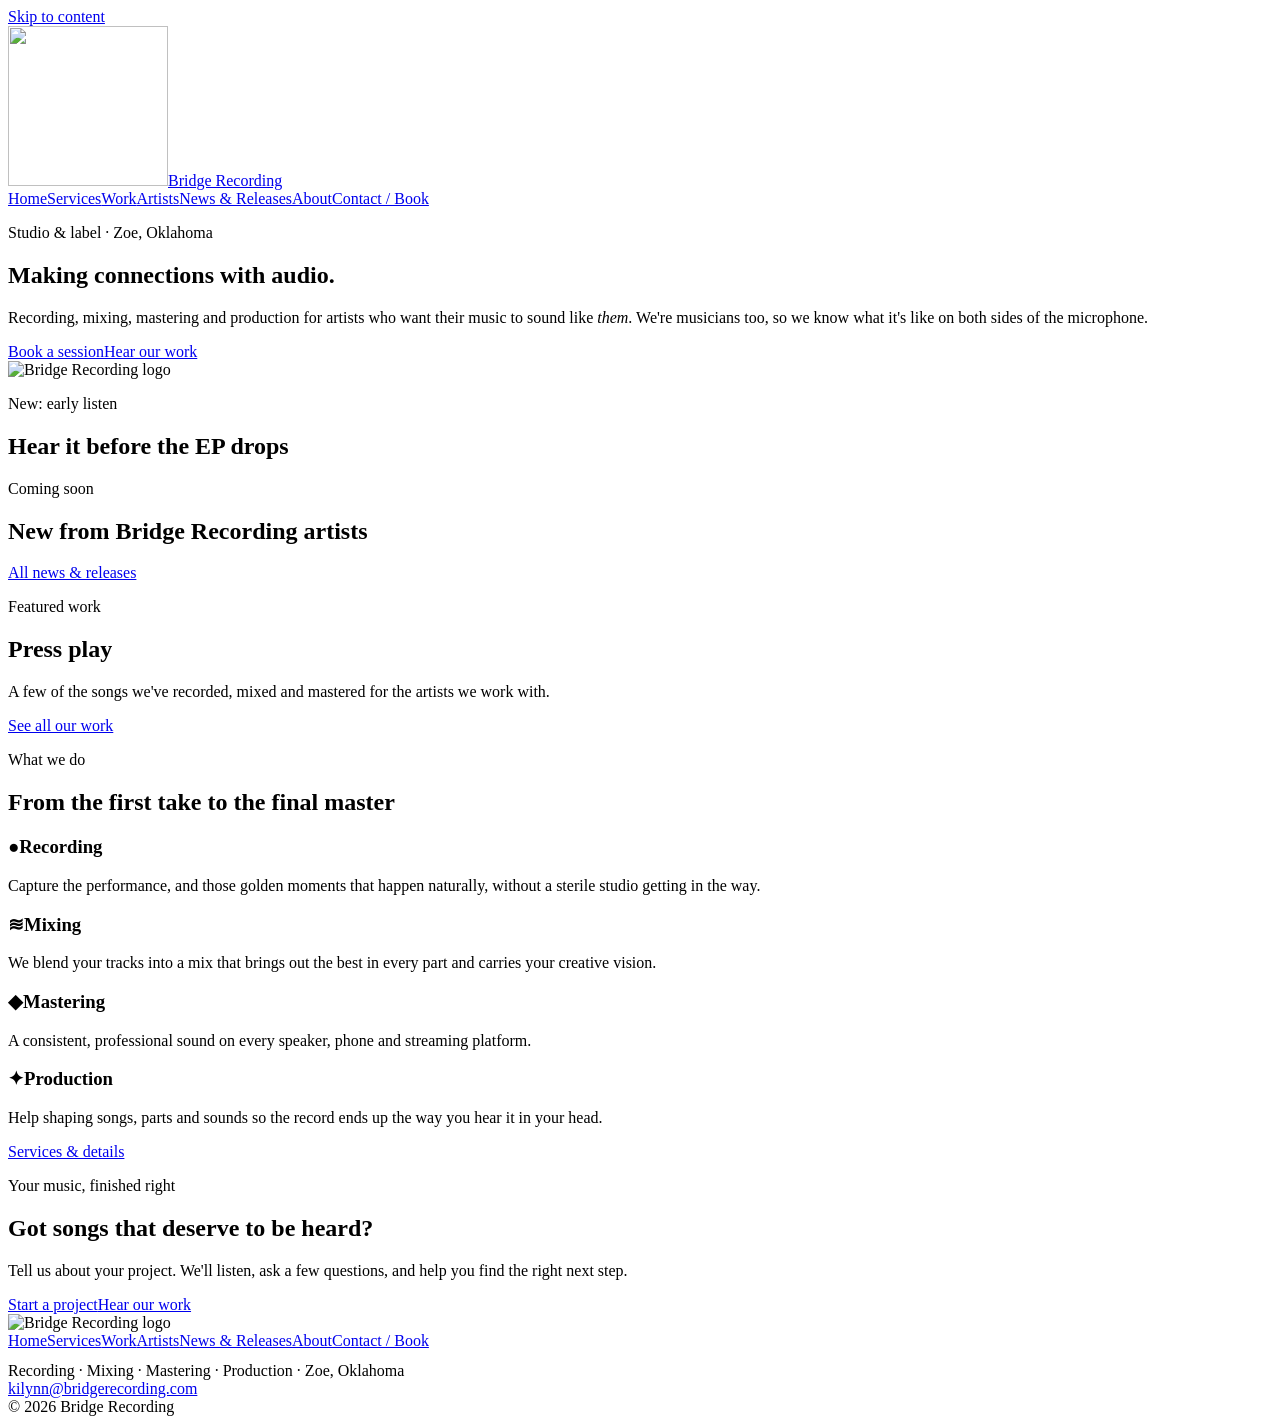
==== index.html @ f5463260 "Initial BridgeRecording.com site (text files) 1/3" ====
<!doctype html>
<html lang="en">
<head>
<meta charset="utf-8">
<meta name="viewport" content="width=device-width, initial-scale=1">
<title>Bridge Recording | Recording, Mixing & Mastering in Zoe, Oklahoma</title>
<meta name="description" content="Bridge Recording is a recording, mixing, mastering and production studio and label in Zoe, Oklahoma. We're musicians too.">
<link rel="canonical" href="https://bridgerecording.com/">
<meta property="og:type" content="website">
<meta property="og:site_name" content="Bridge Recording">
<meta property="og:title" content="Bridge Recording | Recording, Mixing & Mastering in Zoe, Oklahoma">
<meta property="og:description" content="Bridge Recording is a recording, mixing, mastering and production studio and label in Zoe, Oklahoma. We're musicians too.">
<meta property="og:url" content="https://bridgerecording.com/">
<meta property="og:image" content="https://bridgerecording.com/assets/img/og-image.jpg">
<meta name="theme-color" content="#161412">
<link rel="icon" type="image/png" sizes="32x32" href="assets/img/favicon-32.png">
<link rel="apple-touch-icon" href="assets/img/apple-touch-icon.png">
<link rel="stylesheet" href="assets/css/style.css">
<script src="assets/js/releases.js" defer></script>
<script src="assets/js/render.js" defer></script>
</head>
<body>
<a class="skip" href="#main">Skip to content</a>
<header class="site-header">
  <div class="wrap bar">
    <a class="brand" href="index.html"><img src="assets/img/logo-cream-160.webp" alt="" width="160" height="160">Bridge Recording</a>
    <nav class="nav" aria-label="Main"><a href="index.html" aria-current="page">Home</a><a href="services.html">Services</a><a href="work.html">Work</a><a href="artists.html">Artists</a><a href="news.html">News & Releases</a><a href="about.html">About</a><a href="contact.html" class="nav-cta">Contact / Book</a></nav>
  </div>
</header>
<main id="main">
<section class="hero"><div class="wrap hero-grid">
  <div>
    <p class="eyebrow">Studio &amp; label · Zoe, Oklahoma</p>
    <h1>Making connections with audio.</h1>
    <p class="lead">Recording, mixing, mastering and production for artists who want their music to sound like <em>them</em>. We're musicians too, so we know what it's like on both sides of the microphone.</p>
    <div class="btns"><a class="btn btn-primary" href="contact.html">Book a session</a><a class="btn" href="work.html">Hear our work</a></div>
  </div>
  <img class="hero-logo" src="assets/img/logo-cream-320.webp" alt="Bridge Recording logo" width="320" height="320" fetchpriority="high">
</div></section>

<section class="early-listen"><div class="wrap">
  <p class="eyebrow">New: early listen</p>
  <h2>Hear it before the EP drops</h2>
  <div class="grid grid-feature" data-list="early"></div>
</div></section>

<section class="section-alt"><div class="wrap">
  <p class="eyebrow">Coming soon</p>
  <h2>New from Bridge Recording artists</h2>
  <div class="grid" data-list="upcoming"></div><noscript><p>Turn on JavaScript to see the release list, or email <a href="mailto:kilynn@bridgerecording.com">kilynn@bridgerecording.com</a>.</p></noscript>
  <div class="btns"><a class="btn" href="news.html">All news &amp; releases</a></div>
</div></section>

<section><div class="wrap">
  <p class="eyebrow">Featured work</p>
  <h2>Press play</h2>
  <p class="lead">A few of the songs we've recorded, mixed and mastered for the artists we work with.</p>
  <div class="grid" data-list="featured"></div>
  <div class="btns"><a class="btn" href="work.html">See all our work</a></div>
</div></section>

<section class="section-alt"><div class="wrap">
  <p class="eyebrow">What we do</p>
  <h2>From the first take to the final master</h2>
  <div class="svc">
    <div class="svc-item"><h3><span class="ico">●</span>Recording</h3><p>Capture the performance, and those golden moments that happen naturally, without a sterile studio getting in the way.</p></div>
    <div class="svc-item"><h3><span class="ico">≋</span>Mixing</h3><p>We blend your tracks into a mix that brings out the best in every part and carries your creative vision.</p></div>
    <div class="svc-item"><h3><span class="ico">◆</span>Mastering</h3><p>A consistent, professional sound on every speaker, phone and streaming platform.</p></div>
    <div class="svc-item"><h3><span class="ico">✦</span>Production</h3><p>Help shaping songs, parts and sounds so the record ends up the way you hear it in your head.</p></div>
  </div>
  <div class="btns"><a class="btn" href="services.html">Services &amp; details</a></div>
</div></section>
<section class="cta section-alt"><div class="wrap">
  <p class="eyebrow">Your music, finished right</p>
  <h2>Got songs that deserve to be heard?</h2>
  <p class="lead">Tell us about your project. We'll listen, ask a few questions, and help you find the right next step.</p>
  <div class="btns"><a class="btn btn-primary" href="contact.html">Start a project</a><a class="btn" href="work.html">Hear our work</a></div>
</div></section>
</main>
<footer class="site-footer">
  <div class="wrap foot">
    <img src="assets/img/logo-cream-160.webp" alt="Bridge Recording logo" width="160" height="160" loading="lazy">
    <div>
      <nav aria-label="Footer"><a href="index.html">Home</a><a href="services.html">Services</a><a href="work.html">Work</a><a href="artists.html">Artists</a><a href="news.html">News & Releases</a><a href="about.html">About</a><a href="contact.html">Contact / Book</a></nav>
      <p style="margin:12px 0 0">Recording · Mixing · Mastering · Production · Zoe, Oklahoma</p>
    </div>
    <div><a href="mailto:kilynn@bridgerecording.com">kilynn@bridgerecording.com</a><br>© 2026 Bridge Recording</div>
  </div>
</footer>
</body>
</html>
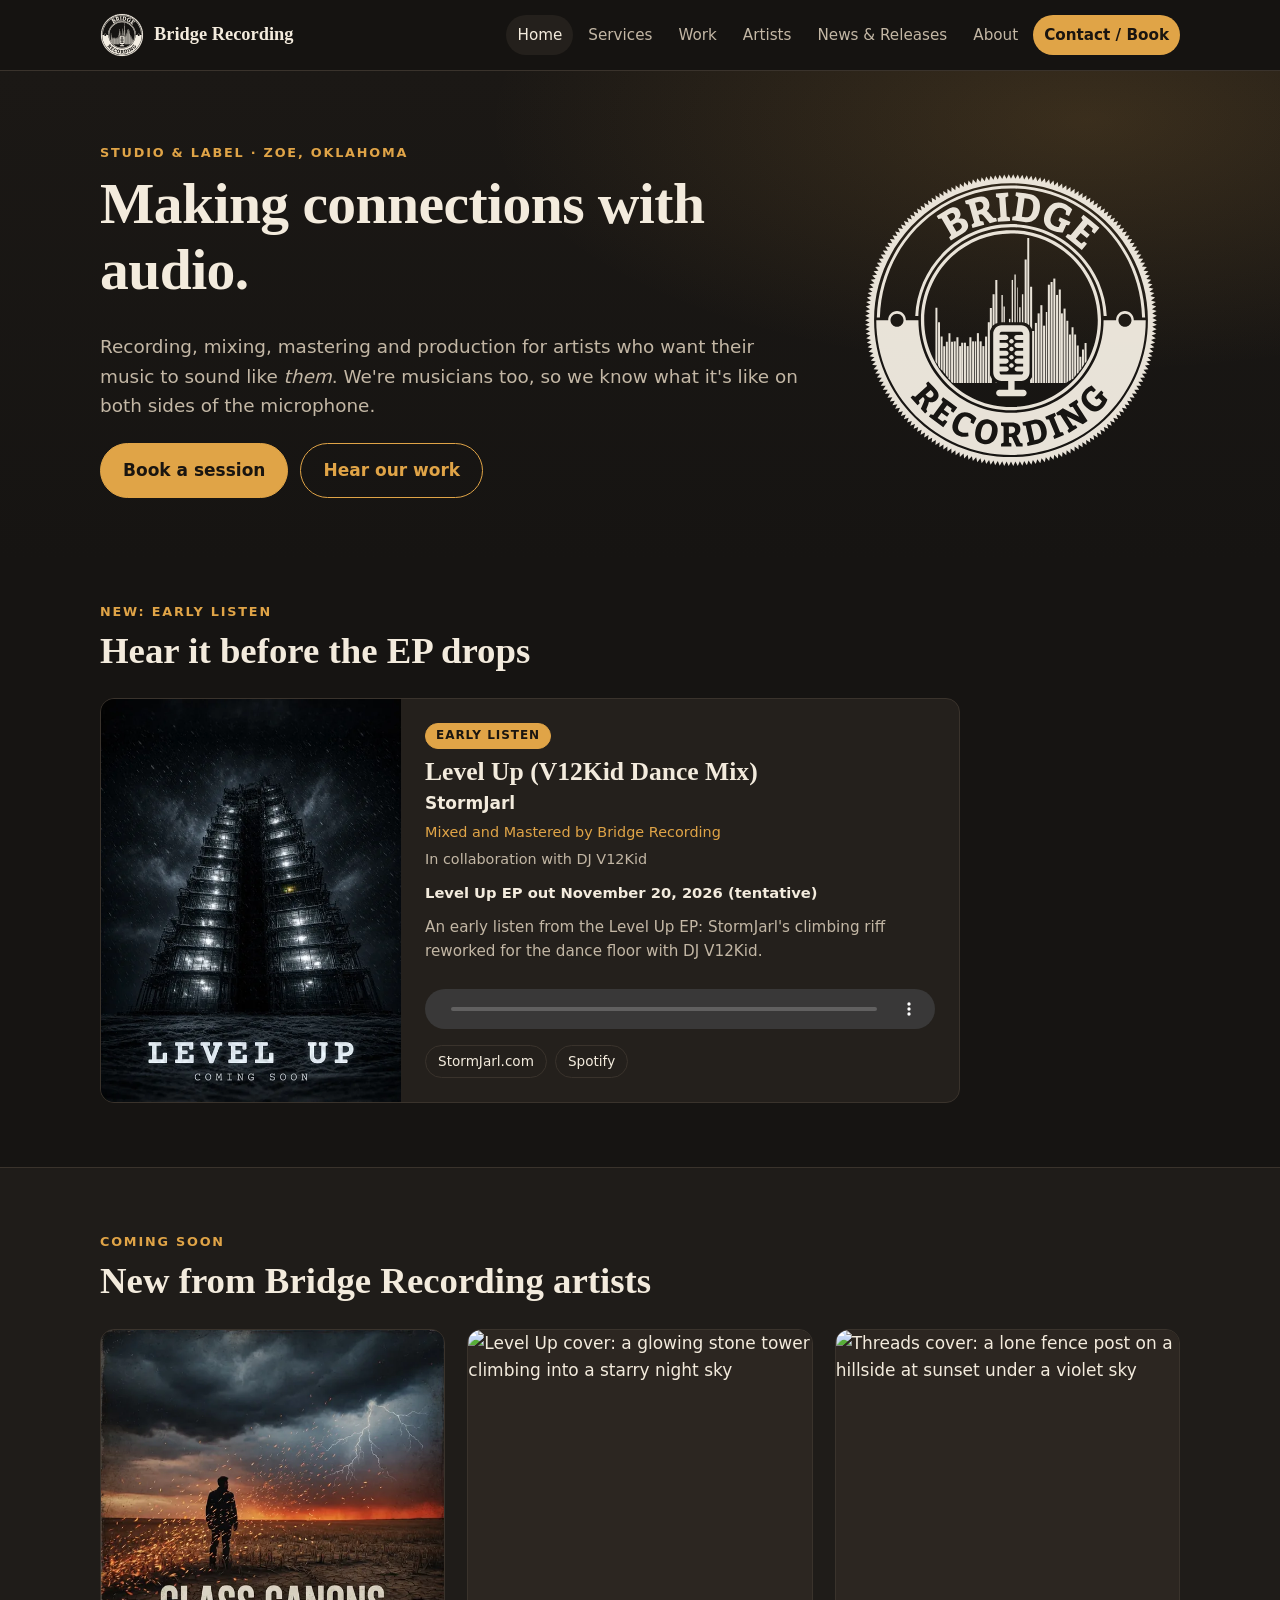
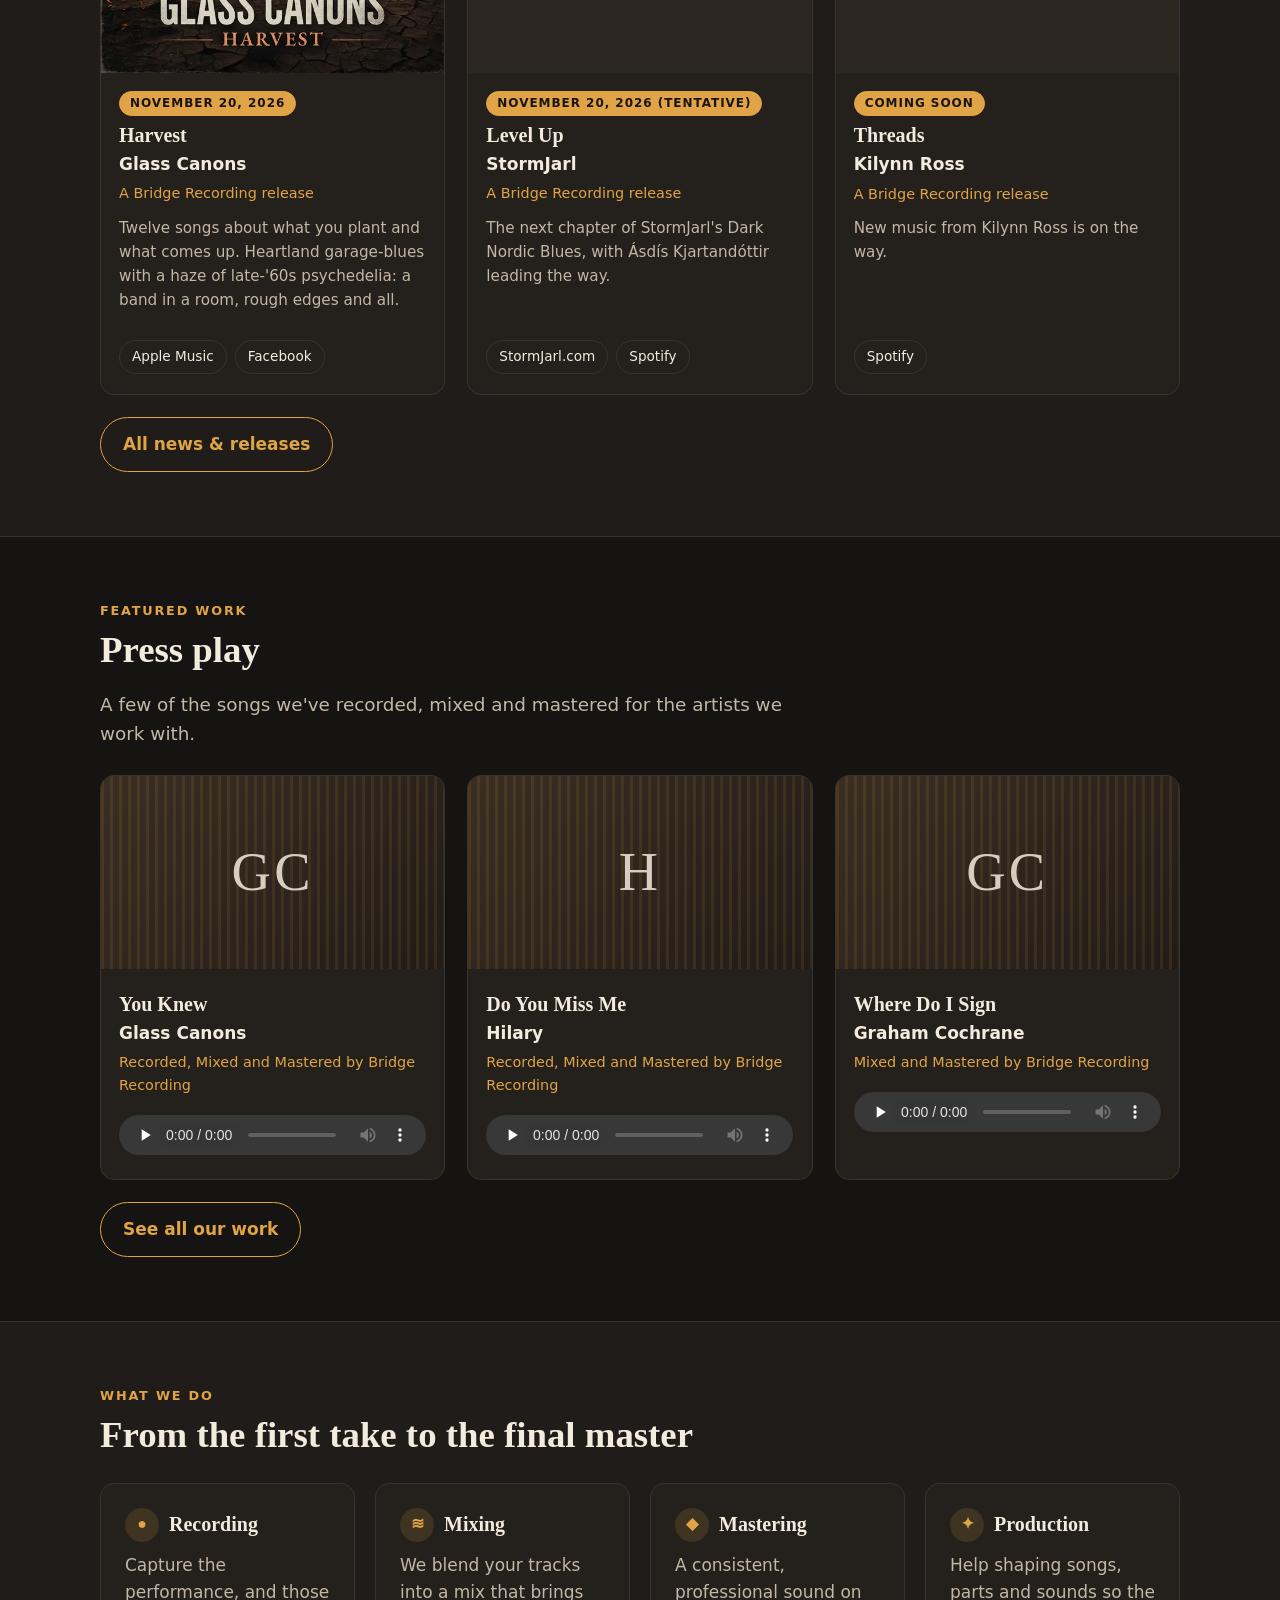
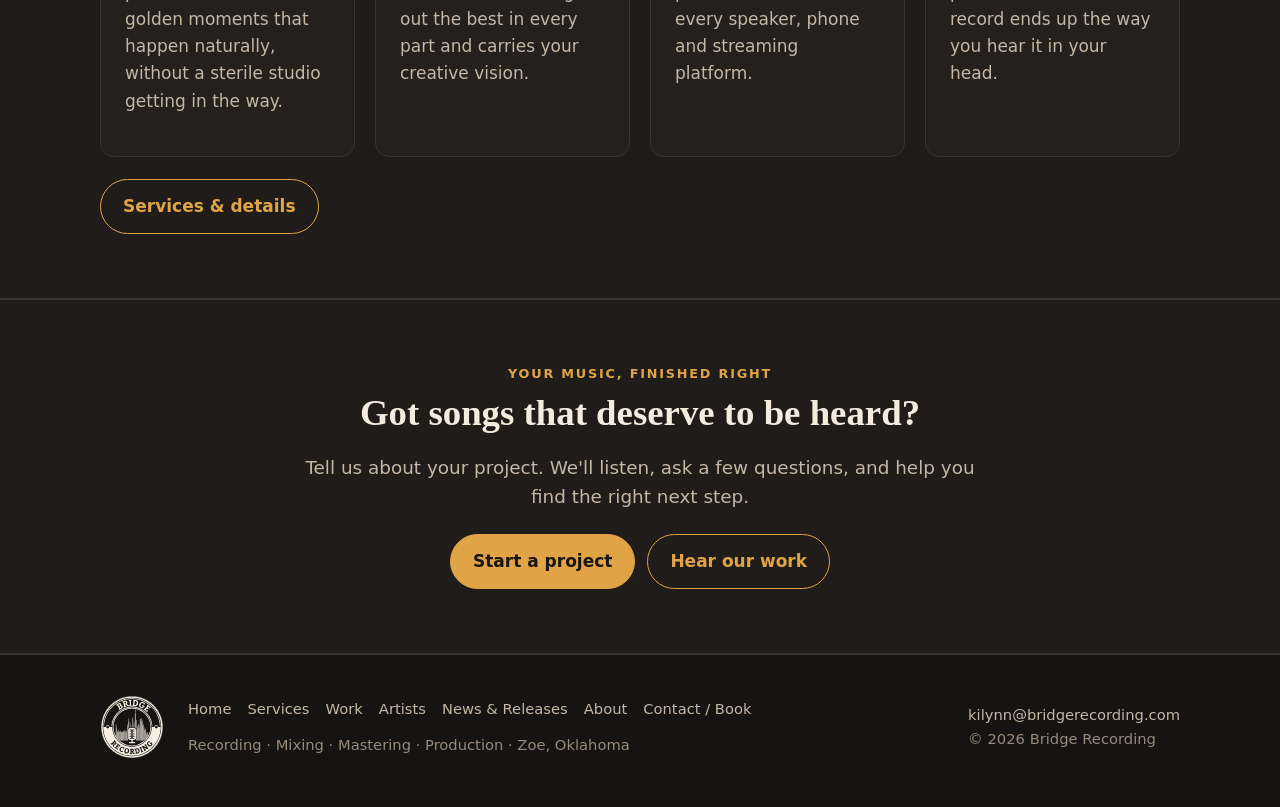
==== commit 5aa53243: "Use vector Bridge Recording logo in header, hero and footer (image pack 2/3)" ====
--- a/index.html
+++ b/index.html
@@ -23,7 +23,7 @@
 <a class="skip" href="#main">Skip to content</a>
 <header class="site-header">
   <div class="wrap bar">
-    <a class="brand" href="index.html"><img src="assets/img/logo-cream-160.webp" alt="" width="160" height="160">Bridge Recording</a>
+    <a class="brand" href="index.html"><img src="assets/img/bridge-logo-light.svg" alt="" width="44" height="44">Bridge Recording</a>
     <nav class="nav" aria-label="Main"><a href="index.html" aria-current="page">Home</a><a href="services.html">Services</a><a href="work.html">Work</a><a href="artists.html">Artists</a><a href="news.html">News & Releases</a><a href="about.html">About</a><a href="contact.html" class="nav-cta">Contact / Book</a></nav>
   </div>
 </header>
@@ -35,7 +35,7 @@
     <p class="lead">Recording, mixing, mastering and production for artists who want their music to sound like <em>them</em>. We're musicians too, so we know what it's like on both sides of the microphone.</p>
     <div class="btns"><a class="btn btn-primary" href="contact.html">Book a session</a><a class="btn" href="work.html">Hear our work</a></div>
   </div>
-  <img class="hero-logo" src="assets/img/logo-cream-320.webp" alt="Bridge Recording logo" width="320" height="320" fetchpriority="high">
+  <img class="hero-logo" src="assets/img/bridge-logo-light.svg" alt="Bridge Recording logo" width="300" height="300" fetchpriority="high">
 </div></section>
 
 <section class="early-listen"><div class="wrap">
@@ -79,7 +79,7 @@
 </main>
 <footer class="site-footer">
   <div class="wrap foot">
-    <img src="assets/img/logo-cream-160.webp" alt="Bridge Recording logo" width="160" height="160" loading="lazy">
+    <img src="assets/img/bridge-logo-light.svg" alt="Bridge Recording logo" width="64" height="64" loading="lazy">
     <div>
       <nav aria-label="Footer"><a href="index.html">Home</a><a href="services.html">Services</a><a href="work.html">Work</a><a href="artists.html">Artists</a><a href="news.html">News & Releases</a><a href="about.html">About</a><a href="contact.html">Contact / Book</a></nav>
       <p style="margin:12px 0 0">Recording · Mixing · Mastering · Production · Zoe, Oklahoma</p>
--- a/assets/css/style.css
+++ b/assets/css/style.css
@@ -0,0 +1,171 @@
+:root{
+  --bg:#161412; --bg2:#1f1c19; --card:#24201c; --line:#3a332c;
+  --ink:#f3ebdd; --muted:#c3b7a5; --dim:#958a7b; --accent:#e0a447; --accent2:#c4823a;
+  --serif:"Iowan Old Style","Palatino Linotype",Palatino,"Book Antiqua",Georgia,serif;
+  --sans:system-ui,-apple-system,"Segoe UI",Roboto,"Helvetica Neue",Arial,sans-serif;
+  --r:14px; --max:1120px;
+}
+*{box-sizing:border-box}
+html{-webkit-text-size-adjust:100%}
+body{margin:0;background:var(--bg);color:var(--ink);font:17px/1.6 var(--sans)}
+img{max-width:100%;height:auto;display:block}
+a{color:var(--accent)}
+a:hover{color:#f2bd69}
+h1,h2,h3{font-family:var(--serif);font-weight:700;line-height:1.15;margin:0 0 .5em}
+h1{font-size:clamp(2.1rem,5.5vw,3.6rem);letter-spacing:-.01em}
+h2{font-size:clamp(1.6rem,3.6vw,2.3rem)}
+h3{font-size:1.25rem}
+p{margin:0 0 1em}
+.wrap{max-width:var(--max);margin:0 auto;padding:0 20px}
+.skip{position:absolute;left:-999px}.skip:focus{left:12px;top:12px;background:var(--ink);color:var(--bg);padding:8px 12px;z-index:9}
+
+/* Header */
+.site-header{position:sticky;top:0;z-index:5;background:rgba(22,20,18,.94);backdrop-filter:blur(8px);border-bottom:1px solid var(--line)}
+.bar{display:flex;align-items:center;gap:18px;min-height:70px}
+.brand{display:flex;align-items:center;gap:10px;text-decoration:none;color:var(--ink);font-family:var(--serif);font-weight:700;font-size:1.15rem;white-space:nowrap}
+.brand img{width:44px;height:auto}
+.nav{display:flex;gap:4px;margin-left:auto;flex-wrap:wrap;justify-content:flex-end}
+.nav a{color:var(--muted);text-decoration:none;padding:8px 11px;border-radius:999px;font-size:.95rem}
+.nav a:hover{color:var(--ink);background:var(--bg2)}
+.nav a[aria-current="page"]{color:var(--ink);background:var(--card)}
+.nav a.nav-cta{background:var(--accent);color:#1a1510;font-weight:600}
+.nav a.nav-cta:hover{background:#f2bd69}
+@media (max-width:860px){
+  .bar{flex-wrap:wrap;gap:6px;padding:10px 0 8px}
+  .nav{margin:0;width:100%;gap:2px 2px;justify-content:flex-start}
+  .nav a{font-size:.9rem;padding:6px 10px}
+  .site-header{position:static}
+}
+
+/* Sections */
+section{padding:64px 0}
+.section-alt{background:var(--bg2);border-top:1px solid var(--line);border-bottom:1px solid var(--line)}
+.eyebrow{color:var(--accent);text-transform:uppercase;letter-spacing:.14em;font-size:.8rem;font-weight:700;margin-bottom:.6em}
+.lead{font-size:1.15rem;color:var(--muted);max-width:44rem}
+.page-head{padding-top:56px;padding-bottom:8px}
+.page-head .lead{margin-bottom:0}
+.btns{display:flex;flex-wrap:wrap;gap:12px;margin-top:22px}
+.btn{display:inline-block;padding:13px 22px;border-radius:999px;text-decoration:none;font-weight:600;border:1px solid var(--accent);color:var(--accent)}
+.btn:hover{background:rgba(224,164,71,.1)}
+.btn-primary{background:var(--accent);color:#1a1510}
+.btn-primary:hover{background:#f2bd69;color:#1a1510}
+
+/* Hero */
+.hero{padding:72px 0 64px;background:radial-gradient(1000px 420px at 85% 10%,rgba(224,164,71,.16),transparent 60%),linear-gradient(180deg,#1b1815,var(--bg))}
+.hero-grid{display:grid;grid-template-columns:1.35fr .65fr;gap:40px;align-items:center}
+.hero-logo{justify-self:center;width:min(300px,70vw);opacity:.95}
+@media (max-width:760px){.hero{padding:36px 0 44px}.hero-grid{grid-template-columns:1fr}.hero-logo{display:none}}
+
+/* Cards */
+.grid{display:grid;grid-template-columns:repeat(auto-fit,minmax(250px,1fr));gap:22px;margin-top:26px}
+.card{background:var(--card);border:1px solid var(--line);border-radius:var(--r);overflow:hidden;display:flex;flex-direction:column}
+.card[hidden]{display:none}
+.art{width:100%;aspect-ratio:1/1;object-fit:cover;background:#2c2621}
+.art-text{display:grid;place-items:center;background:
+  repeating-linear-gradient(90deg,rgba(224,164,71,.10) 0 3px,transparent 3px 9px),
+  linear-gradient(135deg,#3a2e22,#211c18)}
+.art-text span{font-family:var(--serif);font-size:3.4rem;color:rgba(243,235,221,.85);letter-spacing:.06em}
+.card .art-text{aspect-ratio:16/9}
+.card-body{padding:18px 18px 20px;display:flex;flex-direction:column;gap:2px;flex:1}
+.card h3{margin:6px 0 2px}
+.artist{color:var(--ink);font-weight:600;margin:0}
+.credit{color:var(--accent);font-size:.9rem;margin:2px 0 8px}
+.blurb{color:var(--muted);font-size:.95rem}
+.tag{align-self:flex-start;font-size:.75rem;letter-spacing:.08em;text-transform:uppercase;color:var(--muted);border:1px solid var(--line);border-radius:999px;padding:2px 10px}
+.tag-soon{color:#1a1510;background:var(--accent);border-color:var(--accent);font-weight:700}
+audio{width:100%;margin:8px 0 4px;height:40px;color-scheme:dark}
+.links{display:flex;flex-wrap:wrap;gap:8px;margin:auto 0 0;padding-top:10px}
+.links a{font-size:.85rem;text-decoration:none;border:1px solid var(--line);border-radius:999px;padding:5px 12px;color:var(--ink)}
+.links a:hover{border-color:var(--accent);color:var(--accent)}
+.mini{list-style:none;padding:0;margin:4px 0 6px;color:var(--muted);font-size:.92rem}
+.mini li{padding:3px 0;border-top:1px dashed var(--line)}
+
+/* Services */
+.svc{display:grid;grid-template-columns:repeat(auto-fit,minmax(240px,1fr));gap:20px;margin-top:26px}
+.svc-wide{grid-template-columns:repeat(auto-fit,minmax(min(440px,100%),1fr))}
+.svc-item{background:var(--card);border:1px solid var(--line);border-radius:var(--r);padding:24px}
+.svc-item h3{display:flex;align-items:center;gap:10px}
+.svc-item .ico{width:34px;height:34px;flex:0 0 34px;border-radius:50%;display:grid;place-items:center;background:rgba(224,164,71,.14);color:var(--accent);font-size:1rem}
+.svc-item p{color:var(--muted)}
+.svc-item ul{color:var(--muted);padding-left:1.1em;margin:0 0 1em}
+.price{font-family:var(--serif);font-size:1.6rem;color:var(--ink);margin:6px 0 2px}
+.price small{font-family:var(--sans);font-size:.9rem;color:var(--dim)}
+.steps{counter-reset:s;list-style:none;padding:0;display:grid;grid-template-columns:repeat(auto-fit,minmax(200px,1fr));gap:18px;margin-top:22px}
+.steps li{counter-increment:s;background:var(--card);border:1px solid var(--line);border-radius:var(--r);padding:20px;color:var(--muted)}
+.steps li::before{content:counter(s);display:grid;place-items:center;width:34px;height:34px;border-radius:50%;background:var(--accent);color:#1a1510;font-weight:700;margin-bottom:10px}
+.steps strong{color:var(--ink);display:block}
+.voice{display:grid;grid-template-columns:1fr 1.3fr;gap:30px;align-items:start}
+.chips{display:flex;flex-wrap:wrap;gap:8px;list-style:none;padding:0;margin:0 0 1em}
+.chips li{border:1px solid var(--line);border-radius:999px;padding:6px 14px;color:var(--muted);font-size:.92rem}
+@media (max-width:760px){.voice{grid-template-columns:1fr}}
+
+/* Filters */
+.filters{display:flex;flex-wrap:wrap;gap:8px;margin-top:20px}
+.filters button{font:inherit;font-size:.9rem;background:transparent;color:var(--muted);border:1px solid var(--line);border-radius:999px;padding:7px 14px;cursor:pointer}
+.filters button[aria-pressed="true"]{background:var(--ink);color:var(--bg);border-color:var(--ink)}
+
+/* News */
+.news{list-style:none;padding:0;margin:24px 0 0}
+.news-item{display:grid;grid-template-columns:200px 1fr;gap:20px;padding:22px 0;border-top:1px solid var(--line)}
+.news-item h3{margin:0 0 6px}
+.news-item p{color:var(--muted);margin:0 0 6px}
+.news-item .links{padding-top:4px}
+.news-date{color:var(--accent);font-weight:700}
+.news-item.has-thumb{grid-template-columns:200px 120px 1fr}
+.news-thumb img{width:120px;height:auto;border-radius:10px;border:1px solid var(--line);object-fit:cover}
+.news-body{min-width:0}
+.tracks{list-style:none;padding:0;margin:16px 0 0;display:grid;grid-template-columns:repeat(auto-fill,minmax(112px,1fr));gap:12px}
+.tracks li{position:relative;font-size:.85rem;color:var(--muted)}
+.tracks img{width:100%;aspect-ratio:1/1;object-fit:cover;border-radius:8px;border:1px solid var(--line);margin-bottom:6px}
+.tracks .tn{color:var(--accent);font-weight:700;margin-right:5px}
+.tracks .tt{color:var(--ink)}
+.kind{font-family:var(--sans);font-size:.75rem;letter-spacing:.08em;text-transform:uppercase;color:var(--dim);font-weight:600}
+@media (max-width:640px){.news-item,.news-item.has-thumb{grid-template-columns:1fr;gap:6px}.news-thumb img{width:140px}.tracks{grid-template-columns:repeat(3,1fr);gap:10px}}
+
+/* About */
+.prose{max-width:44rem}
+.prose p{color:var(--muted)}
+.prose p strong{color:var(--ink)}
+blockquote{margin:28px 0;padding:6px 0 6px 22px;border-left:3px solid var(--accent);font-family:var(--serif);font-size:1.35rem;color:var(--ink)}
+.names{display:flex;flex-wrap:wrap;gap:10px;list-style:none;padding:0;margin:18px 0 0}
+.names li{background:var(--card);border:1px solid var(--line);border-radius:999px;padding:7px 16px}
+
+/* Contact */
+.contact.grid{display:grid;grid-template-columns:1.1fr .9fr;gap:30px;margin-top:10px}
+.panel{background:var(--card);border:1px solid var(--line);border-radius:var(--r);padding:26px}
+.panel ul{color:var(--muted);padding-left:1.1em}
+.mail-big{font-family:var(--serif);font-size:clamp(1.15rem,3.6vw,1.5rem);word-break:break-all}
+@media (max-width:760px){.contact-grid{grid-template-columns:1fr}}
+
+/* CTA + footer */
+.cta{text-align:center}
+.cta .lead{margin:0 auto}
+.cta .btns{justify-content:center}
+.site-footer{border-top:1px solid var(--line);padding:40px 0 48px;color:var(--dim);font-size:.92rem}
+.foot{display:grid;grid-template-columns:auto 1fr auto;gap:24px;align-items:center}
+.foot img{width:64px}
+.foot nav{display:flex;flex-wrap:wrap;gap:6px 16px}
+.foot a{color:var(--muted);text-decoration:none}
+.foot a:hover{color:var(--accent)}
+@media (max-width:760px){.foot{grid-template-columns:1fr}}
+noscript p{color:var(--muted)}
+
+/* Early listen */
+.early-listen{padding-top:40px}
+.grid-feature{grid-template-columns:1fr;max-width:860px}
+.grid-feature .card{flex-direction:row}
+.grid-feature .art{width:300px;flex:0 0 300px}
+.grid-feature .card-body{padding:24px}
+.grid-feature h3{font-size:1.6rem}
+.credit2{color:var(--muted);font-size:.9rem;margin:-6px 0 8px}
+.when{color:var(--ink);font-size:.92rem;font-weight:600;margin:0 0 8px}
+.mini a{color:var(--ink)}
+.mini a:hover{color:var(--accent)}
+@media (max-width:640px){.grid-feature .card{flex-direction:column}.grid-feature .art{width:100%;flex:none}.grid-feature h3{font-size:1.35rem}}
+
+/* Image pack (Oct 18) */
+.art-logo{object-fit:contain;padding:22px;background:radial-gradient(circle at 50% 50%,#1a1312,#0b0a09 72%)}
+.about-grid{display:grid;grid-template-columns:minmax(0,44rem) minmax(0,1fr);gap:40px;align-items:start}
+.about-photo{margin:6px 0 0}
+.about-photo img{width:100%;border-radius:var(--r);border:1px solid var(--line)}
+@media (max-width:860px){.about-grid{grid-template-columns:1fr}.about-photo{max-width:420px}}
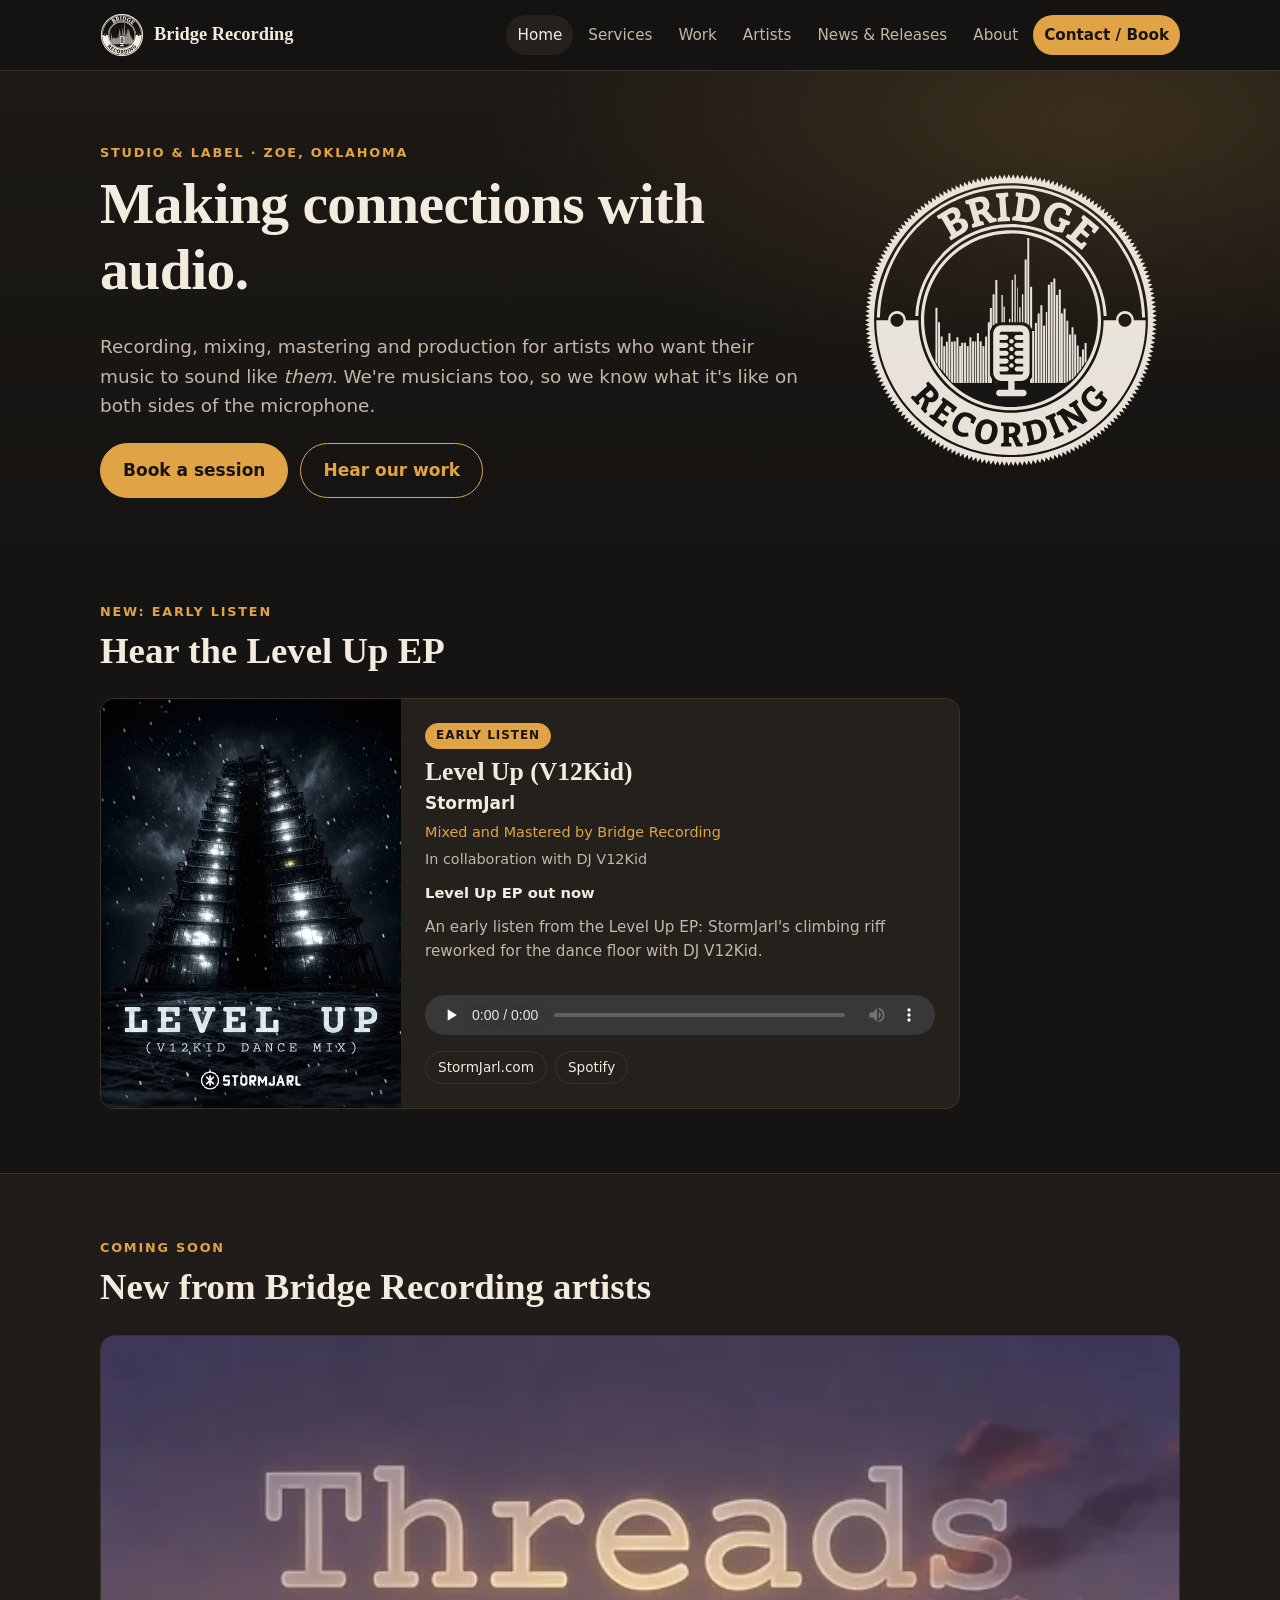
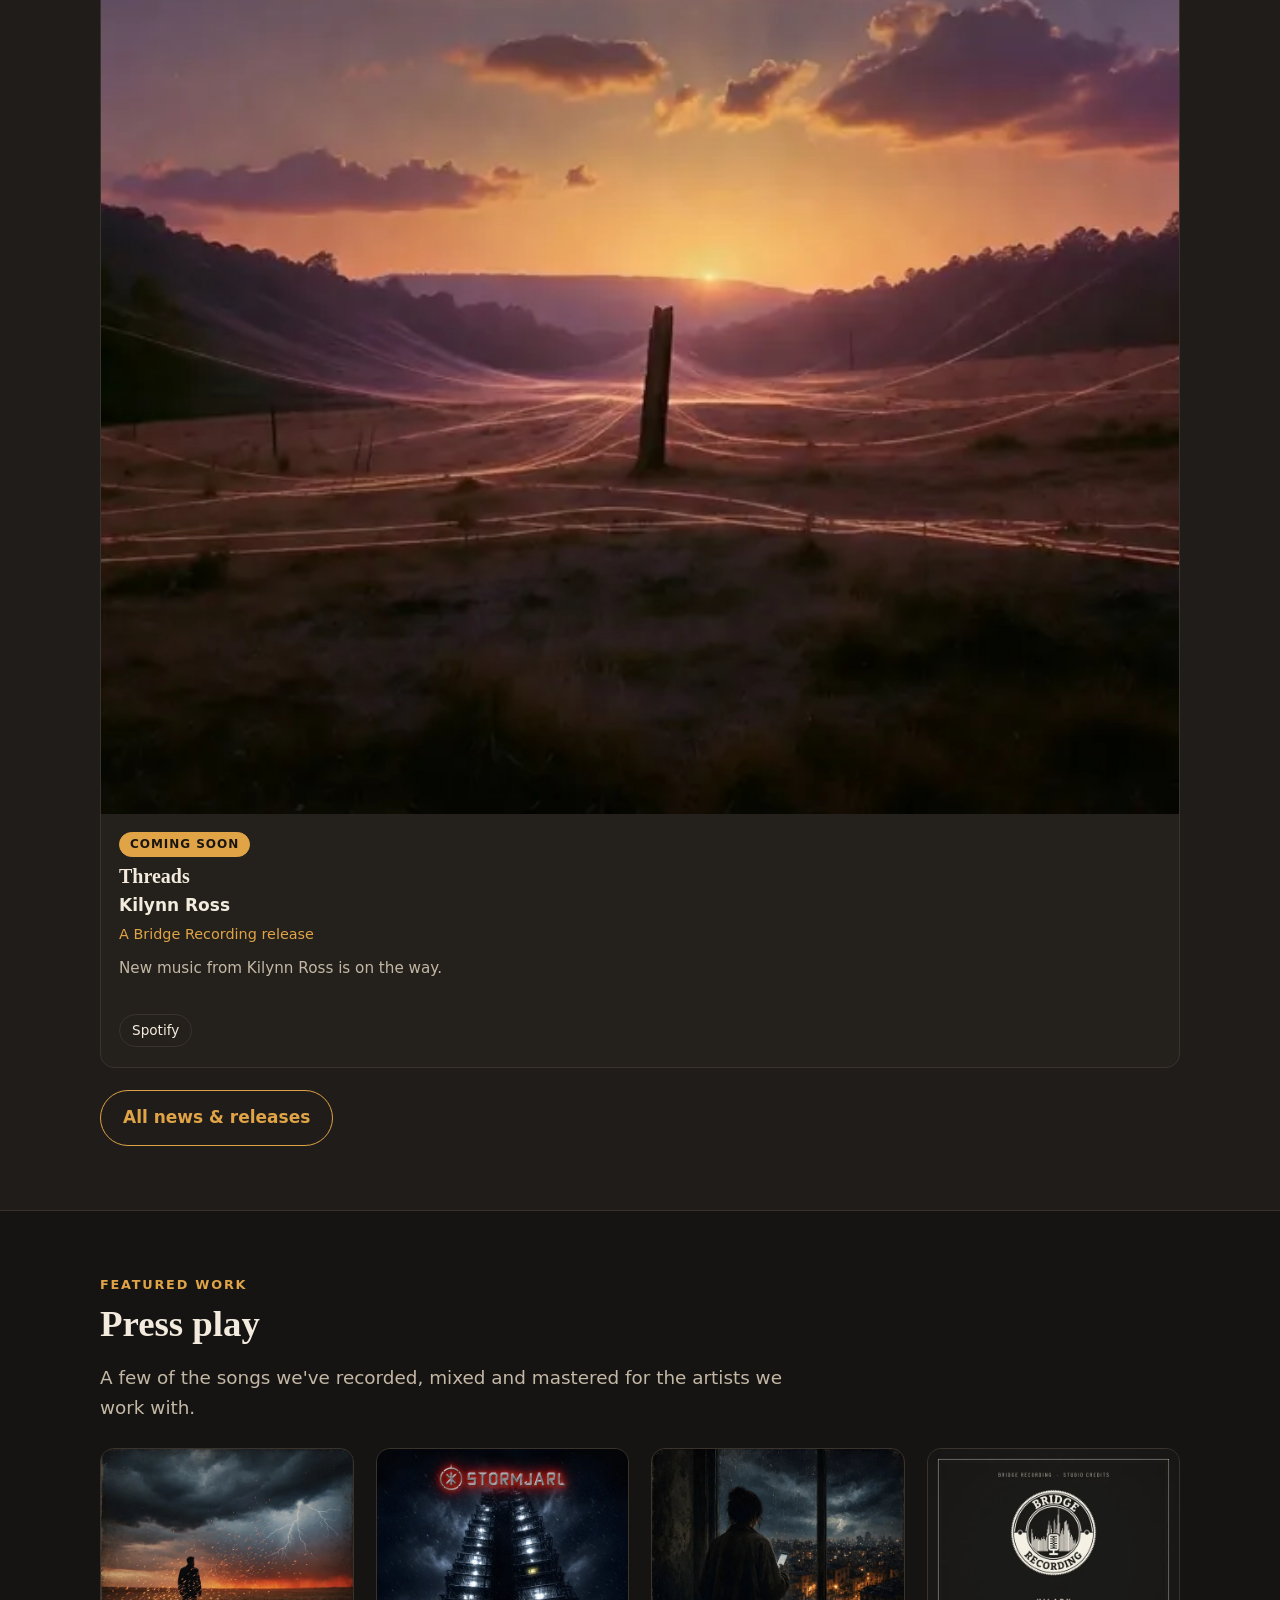
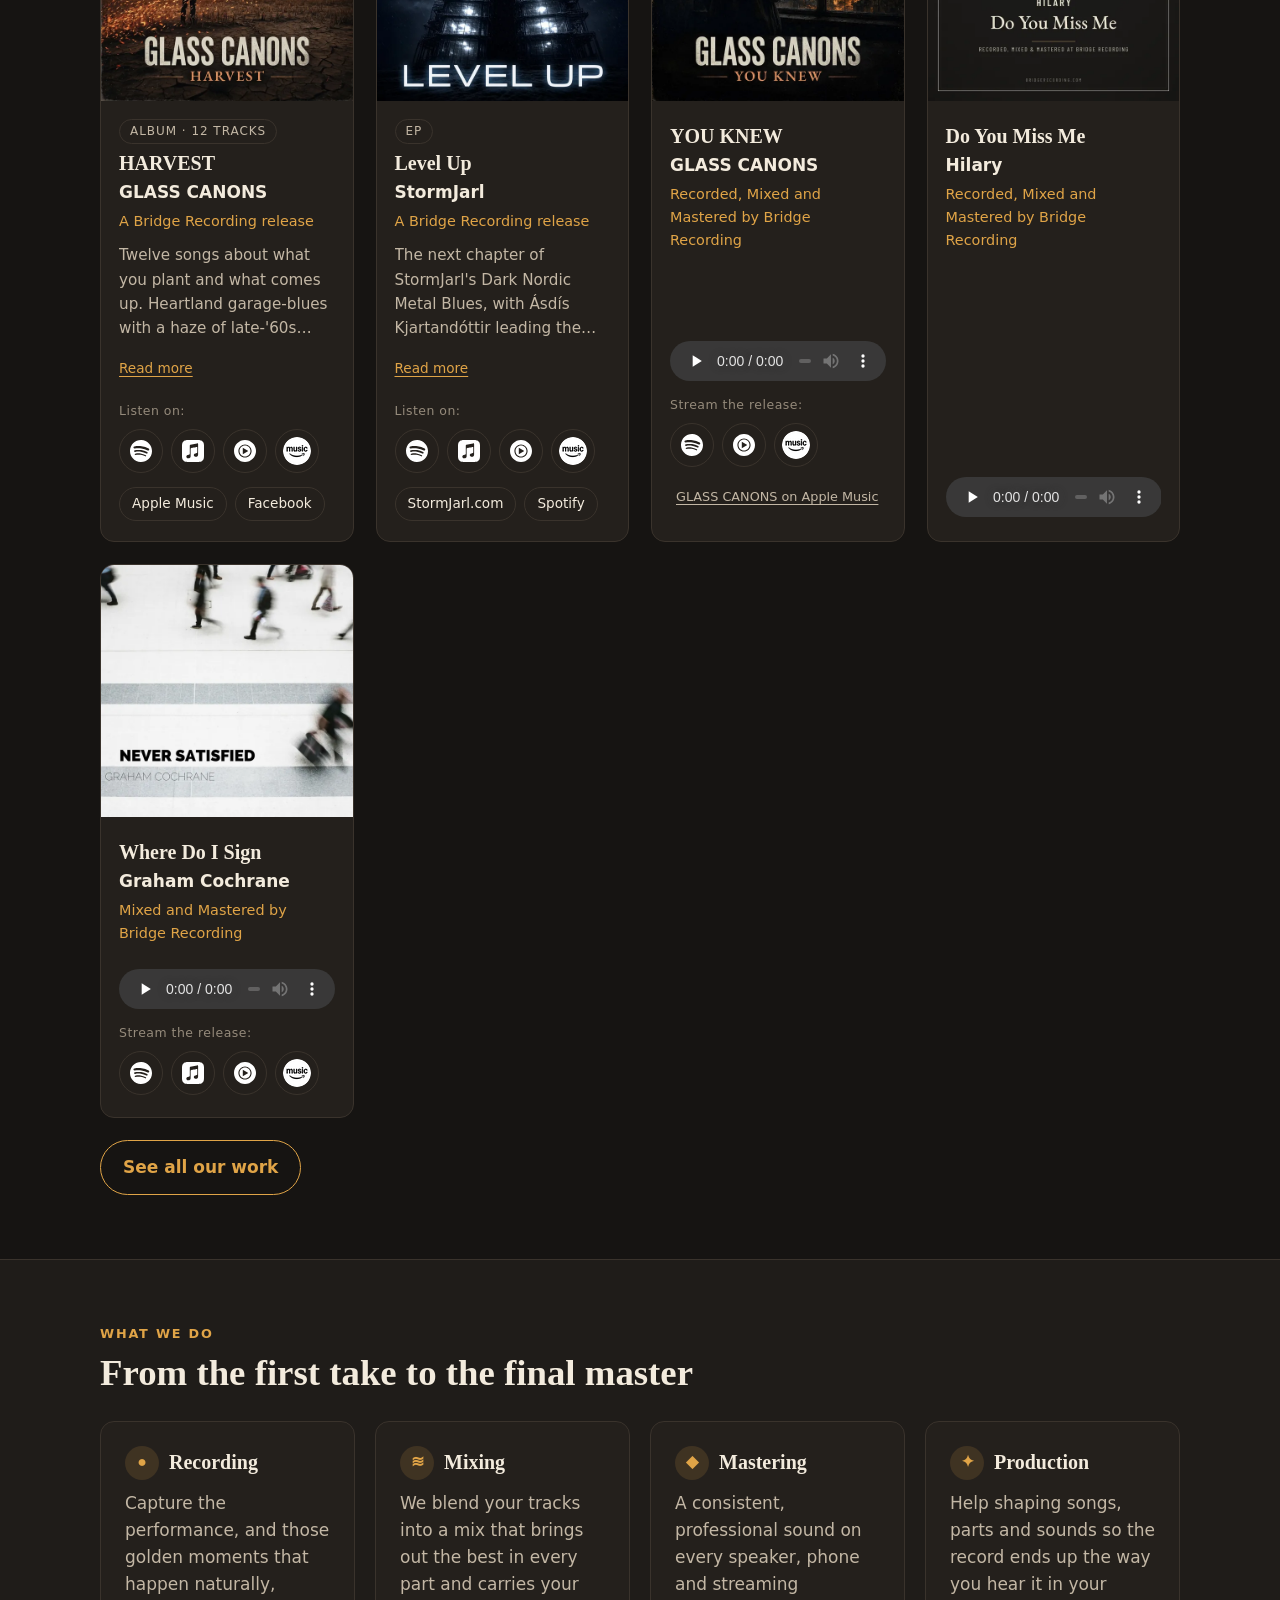
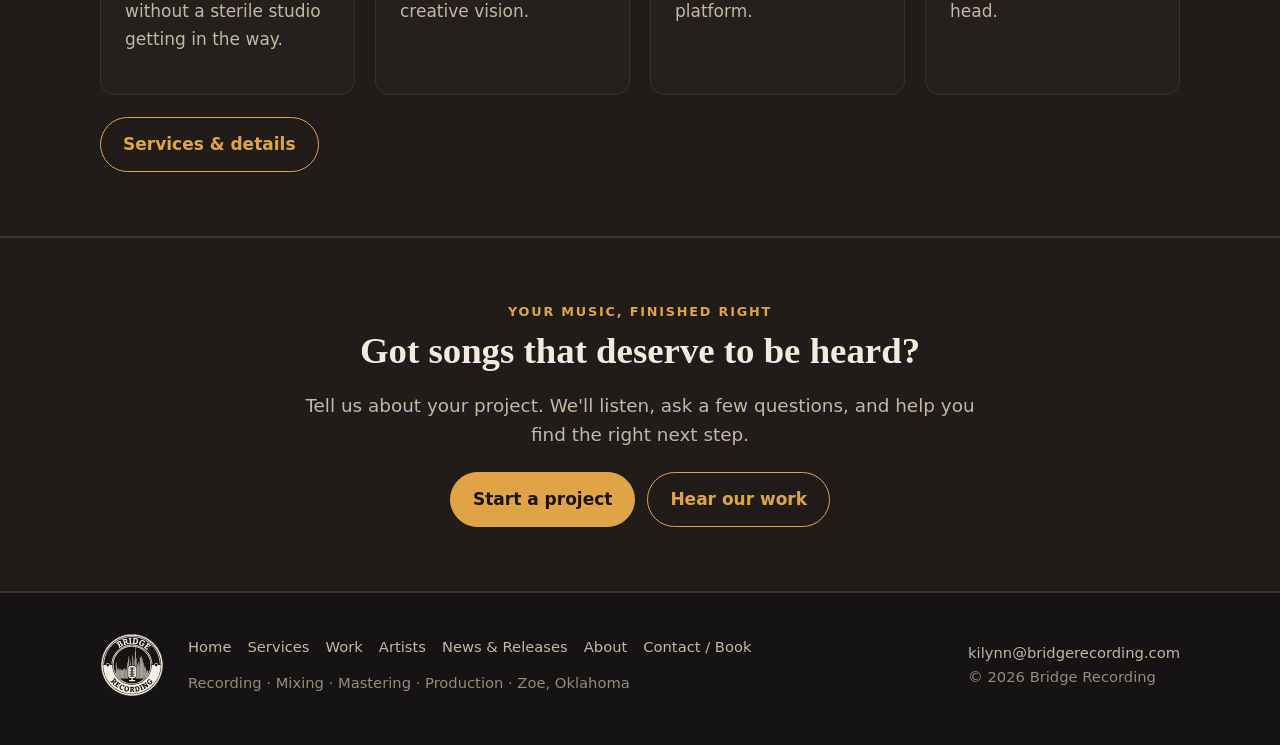
==== commit 1118b199: "Out now news meta and early-listen heading" ====
--- a/index.html
+++ b/index.html
@@ -40,7 +40,7 @@
 
 <section class="early-listen"><div class="wrap">
   <p class="eyebrow">New: early listen</p>
-  <h2>Hear it before the EP drops</h2>
+  <h2>Hear the Level Up EP</h2>
   <div class="grid grid-feature" data-list="early"></div>
 </div></section>
 
--- a/assets/css/style.css
+++ b/assets/css/style.css
@@ -71,7 +71,7 @@
 .artist{color:var(--ink);font-weight:600;margin:0}
 .credit{color:var(--accent);font-size:.9rem;margin:2px 0 8px}
 .blurb{color:var(--muted);font-size:.95rem}
-.tag{align-self:flex-start;font-size:.75rem;letter-spacing:.08em;text-transform:uppercase;color:var(--muted);border:1px solid var(--line);border-radius:999px;padding:2px 10px}
+.tag{align-self:flex-start;font-size:.75rem;letter-spacing:.08em;text-transform:uppercase;color:var(--muted);border:1px solid var(--line);border-radius:999px;padding:2px 10px;white-space:nowrap}
 .tag-soon{color:#1a1510;background:var(--accent);border-color:var(--accent);font-weight:700}
 audio{width:100%;margin:8px 0 4px;height:40px;color-scheme:dark}
 .links{display:flex;flex-wrap:wrap;gap:8px;margin:auto 0 0;padding-top:10px}
@@ -119,7 +119,7 @@
 .tracks img{width:100%;aspect-ratio:1/1;object-fit:cover;border-radius:8px;border:1px solid var(--line);margin-bottom:6px}
 .tracks .tn{color:var(--accent);font-weight:700;margin-right:5px}
 .tracks .tt{color:var(--ink)}
-.kind{font-family:var(--sans);font-size:.75rem;letter-spacing:.08em;text-transform:uppercase;color:var(--dim);font-weight:600}
+.kind{font-family:var(--sans);font-size:.75rem;letter-spacing:.08em;text-transform:uppercase;color:var(--dim);font-weight:600;white-space:nowrap}
 @media (max-width:640px){.news-item,.news-item.has-thumb{grid-template-columns:1fr;gap:6px}.news-thumb img{width:140px}.tracks{grid-template-columns:repeat(3,1fr);gap:10px}}
 
 /* About */
@@ -169,3 +169,48 @@
 .about-photo{margin:6px 0 0}
 .about-photo img{width:100%;border-radius:var(--r);border:1px solid var(--line)}
 @media (max-width:860px){.about-grid{grid-template-columns:1fr}.about-photo{max-width:420px}}
+
+/* Artist photo with a small logo overlay (e.g. StormJarl) */
+.art-wrap{position:relative;line-height:0}
+.art-wrap::after{content:"";position:absolute;left:0;right:0;bottom:0;height:42%;background:linear-gradient(180deg,transparent,rgba(8,7,6,.82));pointer-events:none}
+.art-badge{position:absolute;left:16px;bottom:14px;z-index:1;height:30px;width:auto;max-width:70%;filter:drop-shadow(0 2px 6px rgba(0,0,0,.7))}
+
+/* Streaming links row (per release) */
+.stream{display:flex;flex-wrap:wrap;align-items:center;gap:6px;margin:8px 0 2px}
+.stream-label{width:100%;font-size:.78rem;color:var(--dim);letter-spacing:.04em}
+.stream a{font-size:.8rem;text-decoration:none;border:1px solid var(--line);border-radius:999px;padding:4px 10px;color:var(--muted);white-space:nowrap}
+.stream a:hover{border-color:var(--accent);color:var(--accent)}
+.news-item .stream{margin-top:2px}
+/* Official-site button on artist cards */
+.site-btn{margin:6px 0 10px}
+.btn-sm{padding:8px 16px;font-size:.9rem}
+/* Work/News cards: player + link rows pinned to the card bottom; long blurbs clamped on multi-column layouts */
+.card-foot{margin-top:auto;display:flex;flex-direction:column;gap:2px;padding-top:6px}
+.card-foot .links{margin-top:0}
+@media (min-width:641px){
+  .blurb.clamp:not(.open){display:-webkit-box;-webkit-box-orient:vertical;-webkit-line-clamp:4;line-clamp:4;overflow:hidden;text-overflow:ellipsis}
+}
+.more{align-self:flex-start;background:none;border:0;padding:2px 0;margin:-2px 0 4px;font:inherit;font-size:.85rem;color:var(--accent);cursor:pointer;text-decoration:underline;text-underline-offset:3px}
+.more:hover,.more:focus-visible{color:var(--ink)}
+/* Work grid: same column widths as the auto-fit grid, but a partial last row is centred instead of leaving an empty slot */
+#work-grid{display:flex;flex-wrap:wrap;justify-content:center}
+#work-grid>.card{flex:0 0 100%;min-width:0}
+@media (min-width:562px){#work-grid>.card{flex-basis:calc((100% - 22px)/2)}}
+@media (min-width:834px){#work-grid>.card{flex-basis:calc((100% - 44px)/3)}}
+@media (min-width:1106px){#work-grid>.card{flex-basis:calc((100% - 66px)/4)}}
+
+/* ---- Streaming icon row (v3, Oct 2026): round 44px buttons, Spotify / Apple Music / YouTube Music / Amazon Music ---- */
+ul.si-row{--si-gap:8px;display:flex;flex-wrap:wrap;align-items:center;gap:var(--si-gap);list-style:none;margin:12px 0 0;padding:0;border:0}
+ul.si-row>li{display:flex;align-items:center;margin:0;padding:0;border:0;list-style:none}
+ul.si-row>li::before,ul.si-row>li::after{content:none}
+ul.si-row .si-lead{font-size:12px;letter-spacing:.14em;text-transform:uppercase;opacity:.75;margin-right:4px;line-height:44px;white-space:nowrap}
+ul.si-row a.si{position:relative;box-sizing:border-box;display:inline-flex;align-items:center;justify-content:center;width:44px;height:44px;padding:0;margin:0;border:1px solid var(--si-line);border-radius:50%;background:transparent;color:#fff;text-decoration:none;line-height:1}
+ul.si-row .si-ico{display:block;width:22px;height:22px;fill:#fff}
+ul.si-row .si-amz{display:block;width:28px;height:28px;border-radius:50%}
+ul.si-row a.si:hover{border-color:var(--si-hovline,var(--si-acc));background:var(--si-hov)}
+ul.si-row a:focus-visible{outline:2px solid var(--si-acc);outline-offset:2px}
+ul.si-row a.si[data-tip]:hover::after,ul.si-row a.si[data-tip]:focus-visible::after{content:attr(data-tip);position:absolute;bottom:calc(100% + 8px);left:50%;transform:translateX(-50%);background:#111;color:#fff;font:600 11px/1 system-ui,-apple-system,"Segoe UI",Roboto,sans-serif;letter-spacing:.02em;text-transform:none;padding:6px 8px;border-radius:4px;border:1px solid var(--si-acc);white-space:nowrap;pointer-events:none;z-index:5}
+ul.si-row a.si.si-last[data-tip]::after{left:auto;right:0;transform:none}
+ul.si-row a.si-link{display:inline-flex;align-items:center;min-height:44px;padding:0 6px;border:0;border-radius:4px;background:none;color:var(--si-text);font-size:var(--si-fs,.8rem);text-decoration:underline;text-underline-offset:3px;white-space:nowrap}
+ul.si-row{--si-acc:var(--accent);--si-line:var(--line);--si-hov:rgba(224,164,71,.14);--si-text:var(--muted);--si-fs:.8rem}
+.stream ul.si-row{width:100%;margin:2px 0 0}
